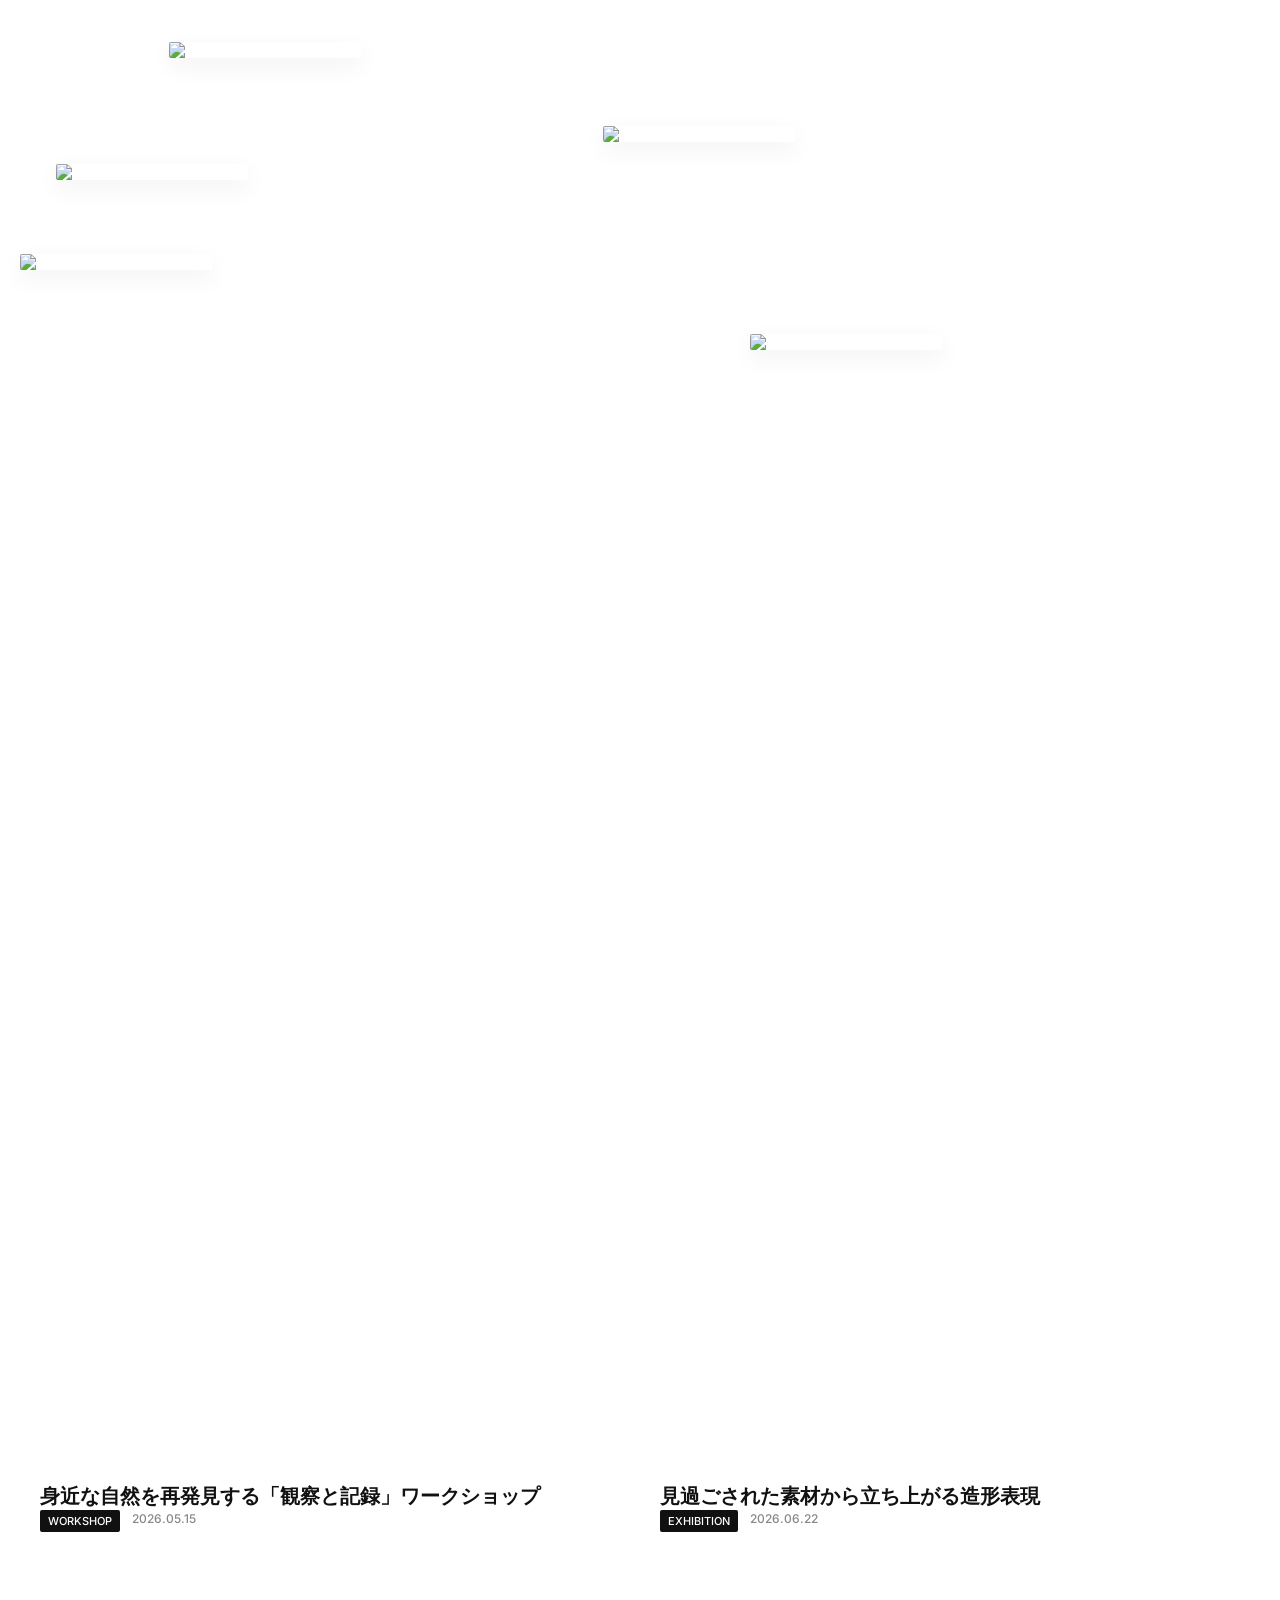
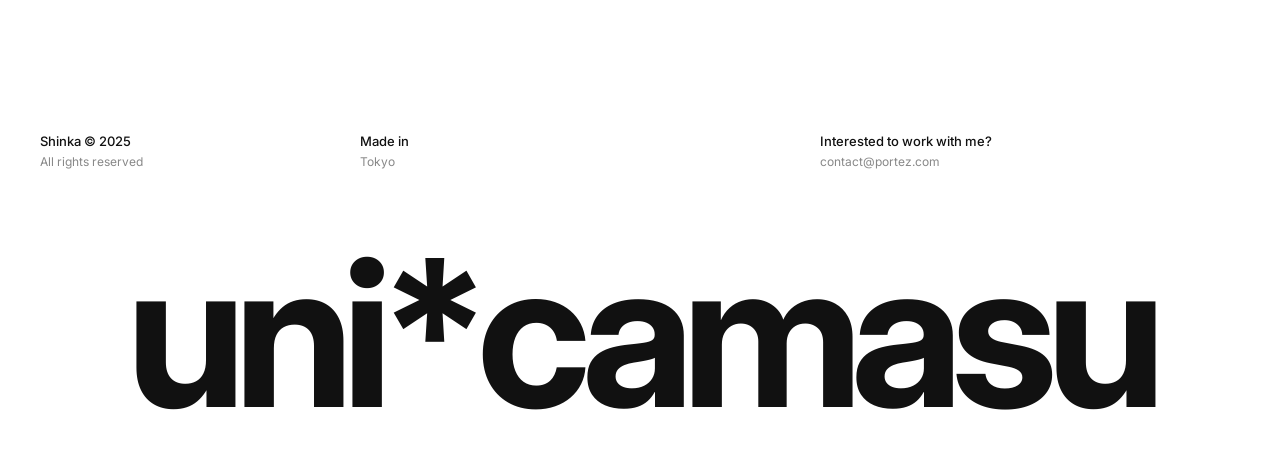
==== index.html @ 6929c98b "Update index to include projects inline" ====
<!DOCTYPE html>
<html lang="ja">
<head>
    <meta charset="UTF-8">
    <meta name="viewport" content="width=device-width, initial-scale=1.0">
    <title>uni*camasu - Portfolio</title>
    <link rel="stylesheet" href="styles/style.css">
    <link rel="preconnect" href="https://fonts.googleapis.com">
    <link rel="preconnect" href="https://fonts.gstatic.com" crossorigin>
    <!-- 非常にクリーンでモダンなタイポグラフィを再現するためのフォント -->
    <link href="https://fonts.googleapis.com/css2?family=Inter:wght@300;400;500;600;700&display=swap" rel="stylesheet">
</head>
<body>
    <!-- Splash Screen -->
    <div id="splash-screen" class="splash-screen">
        <div class="splash-content">
            <div class="splash-image-wrapper">
                <img id="splash-image" src="https://via.placeholder.com/800x500/e0e0e0/555555?text=Loading..." alt="Loading...">
            </div>
        </div>
    </div>

    <div class="site-wrapper">
        <!-- ナビゲーション（4カラム） -->
        <header class="top-nav">
            <div class="nav-col brand"><h2><a href="index.html">Shinka&reg;</a></h2></div>
            <div class="nav-col links">
                <a href="projects.html">Projects</a>
                <a href="about.html">About</a>
                <a href="#contact">Contact</a>
            </div>
            <div class="nav-col socials">
                <a href="#" target="_blank">X (Twitter)</a>
                <a href="#" target="_blank">Instagram</a>
            </div>
            <div class="nav-col location">
                <span>UK, London</span>
                <span>9:57 AM</span>
            </div>
        </header>

        <main>
            <!-- ヒーローセクション（アシンメトリーレイアウト） -->
            <section class="two-col-layout hero-section">
                <div class="col-left"></div>
                <div class="col-right">
                    <p class="hero-text">
                        <strong>Shinka is a London-based digital designer exploring how design and technology shape the way we interact and create.</strong> 
                        <span class="text-muted">His work blends clarity, function, and emotion &mdash; always built on collaboration and curiosity.</span>
                    </p>
                </div>
            </section>

            <!-- プロジェクトセクション（トップページ用） -->
            <section id="projects" class="two-col-layout projects-intro">
                <div class="col-left">
                    <h3 class="section-title">OUR PROJECTS</h3>
                </div>
                <div class="col-right">
                    <p class="intro-text text-muted">
                        いつもそこにあったのに、気づかなかった。<br>
                        自然の中にも、日常の片隅にも、そういうものが溢れている。<br>
                        私たちは、その「見えていなかったもの」に出会いなおす場をつくっている。<br>
                        ワークショップで驚きの感覚を取り戻し、プロジェクトでそれを誰かのために動かしてみる。
                    </p>
                </div>
            </section>

            <!-- イベントリスト（雑誌風レイアウト） -->
            <section class="events-section mb-large">
                <div class="events-grid">
                    <!-- イベント1 -->
                    <a href="event-detail.html" class="event-card">
                        <img src="https://images.unsplash.com/photo-1542601906990-b4d3fb778b09?q=80&w=800&auto=format&fit=crop" alt="Event 1" class="event-image">
                        <div class="event-content">
                            <h4 class="event-title">身近な自然を再発見する「観察と記録」ワークショップ</h4>
                            <div class="event-meta text-muted mt-2">
                                <span class="badge">Workshop</span>
                                <span>2026.05.15</span>
                            </div>
                        </div>
                    </a>

                    <!-- イベント2 -->
                    <a href="event-detail.html" class="event-card">
                        <img src="https://images.unsplash.com/photo-1518173946687-a4c8892bbd9f?q=80&w=800&auto=format&fit=crop" alt="Event 2" class="event-image">
                        <div class="event-content">
                            <h4 class="event-title">見過ごされた素材から立ち上がる造形表現</h4>
                            <div class="event-meta text-muted mt-2">
                                <span class="badge">Exhibition</span>
                                <span>2026.06.22</span>
                            </div>
                        </div>
                    </a>
                </div>
            </section>

        </main>

        <!-- フッター -->
        <footer id="contact" class="site-footer">
            <div class="footer-top">
                <div class="foot-col">
                    <span class="section-title">Shinka &copy; 2025</span><br>
                    <span class="text-muted text-small">All rights reserved</span>
                </div>
                <div class="foot-col">
                    <span class="section-title">Made in</span><br>
                    <span class="text-muted text-small">Tokyo</span>
                </div>
                <div class="foot-col">
                    <span class="section-title">Interested to work with me?</span><br>
                    <a href="mailto:contact@portez.com" class="text-muted text-small">contact@portez.com</a>
                </div>
            </div>
            
            <div class="footer-bottom">
                <h1 class="giant-text">uni*camasu</h1>
            </div>
        </footer>
    </div>
    <script src="scripts/main.js"></script>
</body>
</html>
---- styles/style.css ----
/* 
  Modern Minimalist Typography Grid
  Based on Framer style aesthetic
*/

:root {
    --bg-color: #ffffff;
    --text-color: #111111;
    --text-muted: #888888;
    --border-color: #f0f0f0;
    
    --font-sans: 'Inter', "Helvetica Neue", Helvetica, Arial, sans-serif;
}

* {
    box-sizing: border-box;
    margin: 0;
    padding: 0;
}

body {
    background-color: var(--bg-color);
    color: var(--text-color);
    font-family: var(--font-sans);
    font-weight: 400;
    line-height: 1.5;
    -webkit-font-smoothing: antialiased;
    -moz-osx-font-smoothing: grayscale;
    font-size: 13px; /* 小さくて歯切れの良いベースフォントサイズ */
}

a {
    color: inherit;
    text-decoration: none;
    transition: opacity 0.2s ease;
}

a:hover {
    opacity: 0.6;
}

.text-muted {
    color: var(--text-muted);
}

.text-small {
    font-size: 12px;
}

/* メインコンテナ */
.site-wrapper {
    max-width: 1400px;
    margin: 0 auto;
    padding: 40px;
}

/* 共通の2カラムレイアウト（左：見出し、右：コンテンツ） */
.two-col-layout {
    display: grid;
    grid-template-columns: 2.5fr 7.5fr; /* 黄金比に近いアシンメトリーな分割 */
    gap: 40px;
    margin-bottom: 120px;
}

.section-title {
    font-weight: 500;
    font-size: 13px;
    margin-bottom: 4px;
}

/* --- ヘッダー --- */
.top-nav {
    display: grid;
    grid-template-columns: 2.5fr 2.5fr 2.5fr 2.5fr; 
    align-items: start;
    margin-bottom: 100px;
    padding-bottom: 40px;
    border-bottom: 1px solid var(--border-color);
}

.brand h2 {
    font-size: 26px;
    font-weight: 600;
    letter-spacing: -0.05em;
    line-height: 1;
}

.nav-col.links, .nav-col.socials, .nav-col.location {
    display: flex;
    flex-direction: column;
    gap: 4px;
}

/* --- ヒーローセクション --- */
.hero-text {
    font-size: 28px;
    line-height: 1.3;
    letter-spacing: -0.03em;
}

.hero-text strong {
    font-weight: 500;
    color: var(--text-color);
}

/* --- プロジェクトセクション --- */
.header-right-links {
    display: flex;
    justify-content: space-between;
    margin-bottom: 24px;
    font-weight: 500;
}

.projects-wrapper {
    display: flex;
    flex-direction: column;
    gap: 80px;
}

.project-meta {
    display: flex;
    justify-content: space-between;
    align-items: center;
    margin-bottom: 12px;
}

.project-title {
    font-size: 15px;
    font-weight: 500;
    letter-spacing: -0.01em;
}

.project-badges {
    display: flex;
    gap: 6px;
}

.badge {
    background: #111111;
    color: #ffffff;
    padding: 3px 8px;
    font-size: 11px;
    font-weight: 500;
    border-radius: 2px;
}

.project-image img {
    width: 100%;
    height: auto;
    display: block;
    border-radius: 4px; /* 極めてシャープな角丸 */
    background-color: #f5f5f5;
}

/* --- アバウトセクション --- */
.about-text {
    font-size: 20px;
    line-height: 1.4;
    letter-spacing: -0.02em;
    margin-bottom: 60px;
}

.about-text strong {
    font-weight: 500;
    color: var(--text-color);
}

.about-details {
    display: grid;
    grid-template-columns: 1fr 1fr;
    gap: 40px;
}

.list-title {
    font-size: 13px;
    font-weight: 500;
    margin-bottom: 16px;
}

.clean-list {
    list-style: none;
}

.clean-list li {
    margin-bottom: 6px;
}

/* --- フッターセクション --- */
.site-footer {
    padding-top: 80px;
}

.footer-top {
    display: grid;
    grid-template-columns: 2.5fr 3.75fr 3.75fr;
    gap: 40px;
    margin-bottom: 80px;
}

.giant-text {
    font-size: 16vw; /* 画面幅に合わせて巨大化 */
    font-weight: 700;
    letter-spacing: -0.06em;
    text-align: center;
    line-height: 0.8;
    white-space: nowrap;
    overflow: hidden;
}

/* --- About Page Specific --- */
.portrait-wrapper {
    margin-top: 0px;
    width: 100%;
}

.portrait-wrapper img {
    width: 100%;
    height: auto;
    display: block;
    border-radius: 4px;
}

.experience-list {
    display: flex;
    flex-direction: column;
    margin-bottom: 80px;
}

.experience-item {
    display: flex;
    justify-content: space-between;
    align-items: flex-start;
    padding: 24px 0;
    border-top: 1px solid var(--border-color);
}

.experience-item:last-child {
    border-bottom: 1px solid var(--border-color);
}

.exp-details {
    display: flex;
    flex-direction: column;
    gap: 4px;
}

.exp-company {
    font-size: 14px;
    font-weight: 500;
}

.awards-clients-grid {
    display: grid;
    grid-template-columns: 1fr 1fr;
    gap: 40px;
}

.text-uppercase {
    text-transform: uppercase;
}

.concept-title {
    font-size: 14px;
    font-weight: 600;
    letter-spacing: 0.05em;
    margin-bottom: 24px;
    color: var(--text-color);
}

.primary-ja {
    font-size: 24px;
    line-height: 1.4;
    margin-bottom: 32px;
}

.concept-text {
    font-size: 14px;
    line-height: 1.8;
}

.about-concept {
    margin-bottom: 40px;
}

.numbered-list {
    font-size: 14px;
    line-height: 1.8;
}

.mt-large {
    margin-top: 120px;
}

/* --- Splash Screen --- */
.splash-screen {
    position: fixed;
    top: 0;
    left: 0;
    width: 100%;
    height: 100vh;
    background-color: var(--bg-color);
    z-index: 9999;
    /* Remove center alignment for random scattered layout */
    /* display: flex; justify-content: center; align-items: center; */
    /* ゆったりと時間をかけて（1.8秒）フェードアウトする設定 */
    transition: opacity 1.8s ease-in-out, visibility 1.8s ease-in-out;
    overflow: hidden; /* Prevent randomly placed images from creating scrollbars */
}

.splash-screen.hidden {
    opacity: 0;
    pointer-events: none;
    visibility: hidden;
}

/* Remove old splash-content/wrapper as we will dynamically inject */

.random-floating-image {
    position: absolute;
    /* Responsive size adjusting */
    width: clamp(100px, 15vw, 300px);
    height: auto;
    object-fit: cover;
    opacity: 0; /* starts transparent */
    transition: opacity 0.6s ease-out; /* fade-in effect */
    border-radius: 2px;
    box-shadow: 0 8px 24px rgba(0,0,0,0.06);
}

/* --- Projects & Events Specific --- */
.projects-intro {
    margin-bottom: 120px;
}
.intro-text {
    font-size: 18px;
    line-height: 2;
    letter-spacing: 0.02em;
}

.events-grid {
    display: grid;
    grid-template-columns: 1fr 1fr;
    gap: 40px;
}

.event-card {
    display: flex;
    flex-direction: column;
    gap: 16px;
}

.event-image {
    width: 100%;
    aspect-ratio: 4/5;
    object-fit: cover;
    border-radius: 4px;
}

.event-title {
    font-size: 20px;
    font-weight: 600;
    line-height: 1.4;
}

.event-meta {
    display: flex;
    gap: 12px;
    font-size: 12px;
    font-weight: 500;
    text-transform: uppercase;
}

.mb-large {
    margin-bottom: 120px;
}

/* --- スマートフォン対応 --- */
@media (max-width: 900px) {
    .events-grid {
        grid-template-columns: 1fr;
        gap: 60px;
    }
    .splash-image-wrapper { width: 85vw; height: 60vw; }
    .site-wrapper {
        padding: 20px;
    }

    .top-nav {
        grid-template-columns: 1fr 1fr;
        gap: 20px;
        margin-bottom: 60px;
    }
    
    .two-col-layout {
        grid-template-columns: 1fr;
        gap: 20px;
        margin-bottom: 80px;
    }
    
    .hero-text {
        font-size: 22px;
    }

    .about-text {
        font-size: 18px;
    }
    
    .footer-top {
        grid-template-columns: 1fr;
        gap: 30px;
    }
}

@media (max-width: 900px) {
    .awards-clients-grid {
        grid-template-columns: 1fr;
        gap: 30px;
    }
}
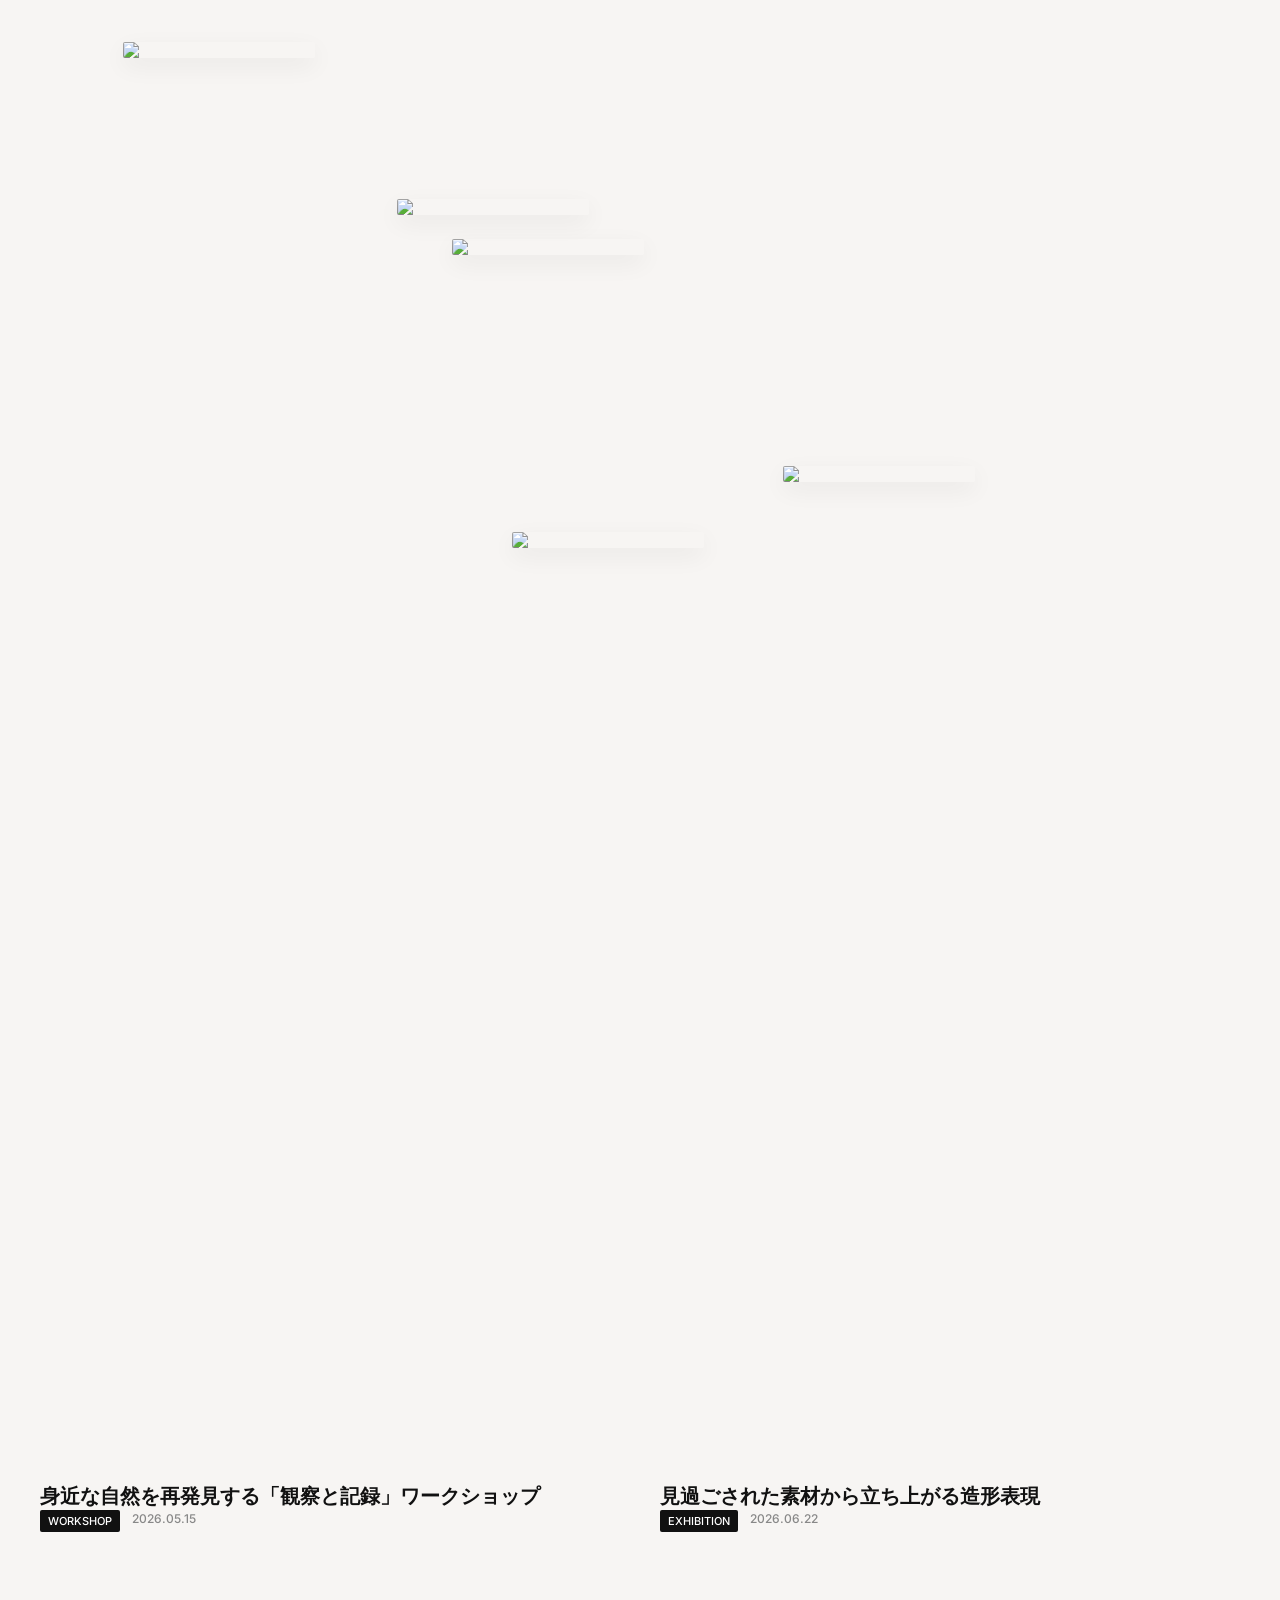
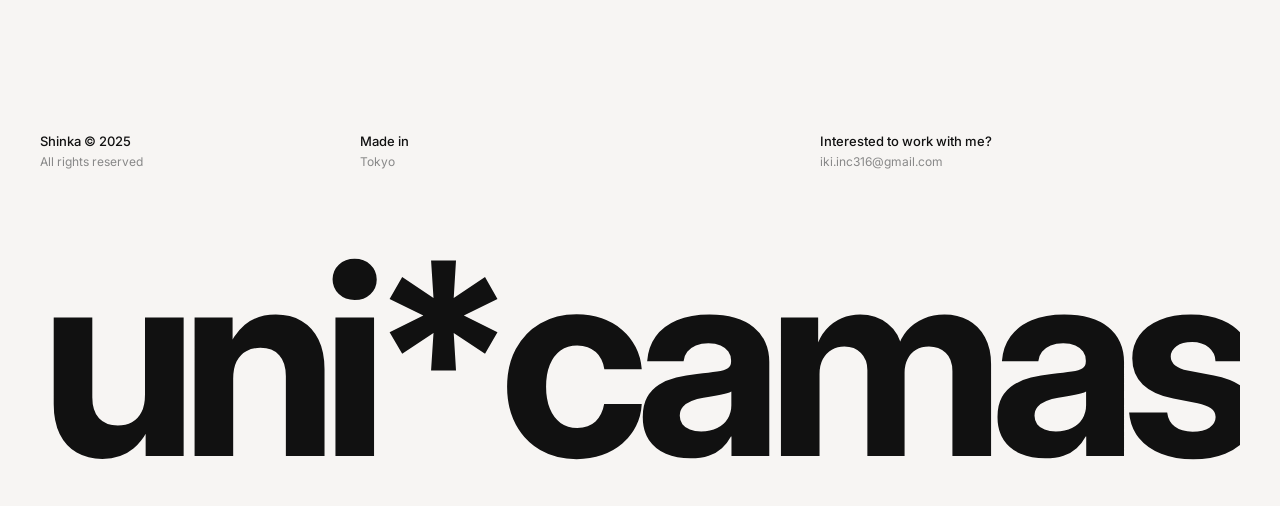
==== commit dd8a618a: "Update fonts, bg color, email, and time" ====
--- a/index.html
+++ b/index.html
@@ -30,12 +30,11 @@
                 <a href="#contact">Contact</a>
             </div>
             <div class="nav-col socials">
-                <a href="#" target="_blank">X (Twitter)</a>
-                <a href="#" target="_blank">Instagram</a>
+                <a href="https://www.instagram.com/uni.camasu/" target="_blank">Instagram</a>
             </div>
             <div class="nav-col location">
-                <span>UK, London</span>
-                <span>9:57 AM</span>
+                <span>JP, Tokyo</span>
+                <span id="current-time">9:57 AM</span>
             </div>
         </header>
 
@@ -110,7 +109,7 @@
                 </div>
                 <div class="foot-col">
                     <span class="section-title">Interested to work with me?</span><br>
-                    <a href="mailto:contact@portez.com" class="text-muted text-small">contact@portez.com</a>
+                    <a href="mailto:iki.inc316@gmail.com" class="text-muted text-small">iki.inc316@gmail.com</a>
                 </div>
             </div>
             
--- a/styles/style.css
+++ b/styles/style.css
@@ -4,7 +4,7 @@
 */
 
 :root {
-    --bg-color: #ffffff;
+    --bg-color: #f7f5f3;
     --text-color: #111111;
     --text-muted: #888888;
     --border-color: #f0f0f0;
@@ -198,7 +198,7 @@
 }
 
 .giant-text {
-    font-size: 16vw; /* 画面幅に合わせて巨大化 */
+    font-size: 21vw; /* 画面幅に合わせて巨大化 */
     font-weight: 700;
     letter-spacing: -0.06em;
     text-align: center;
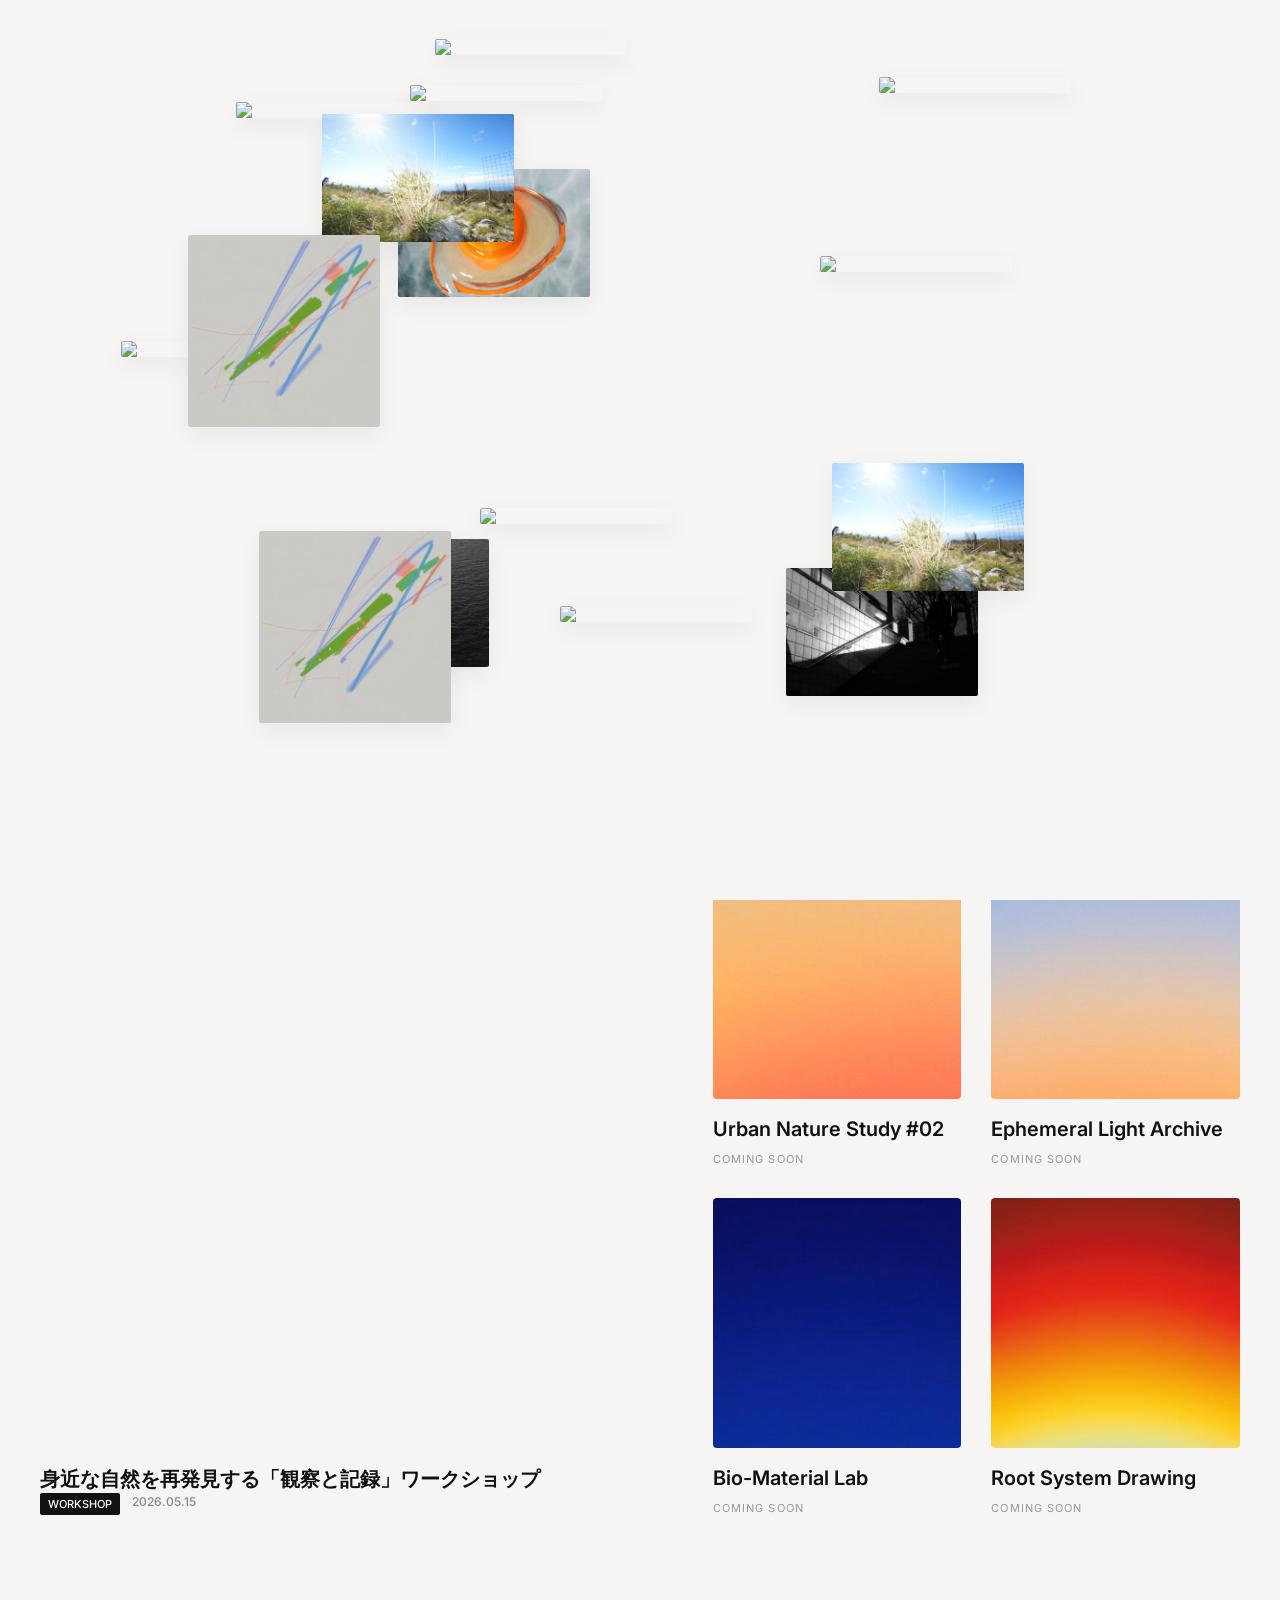
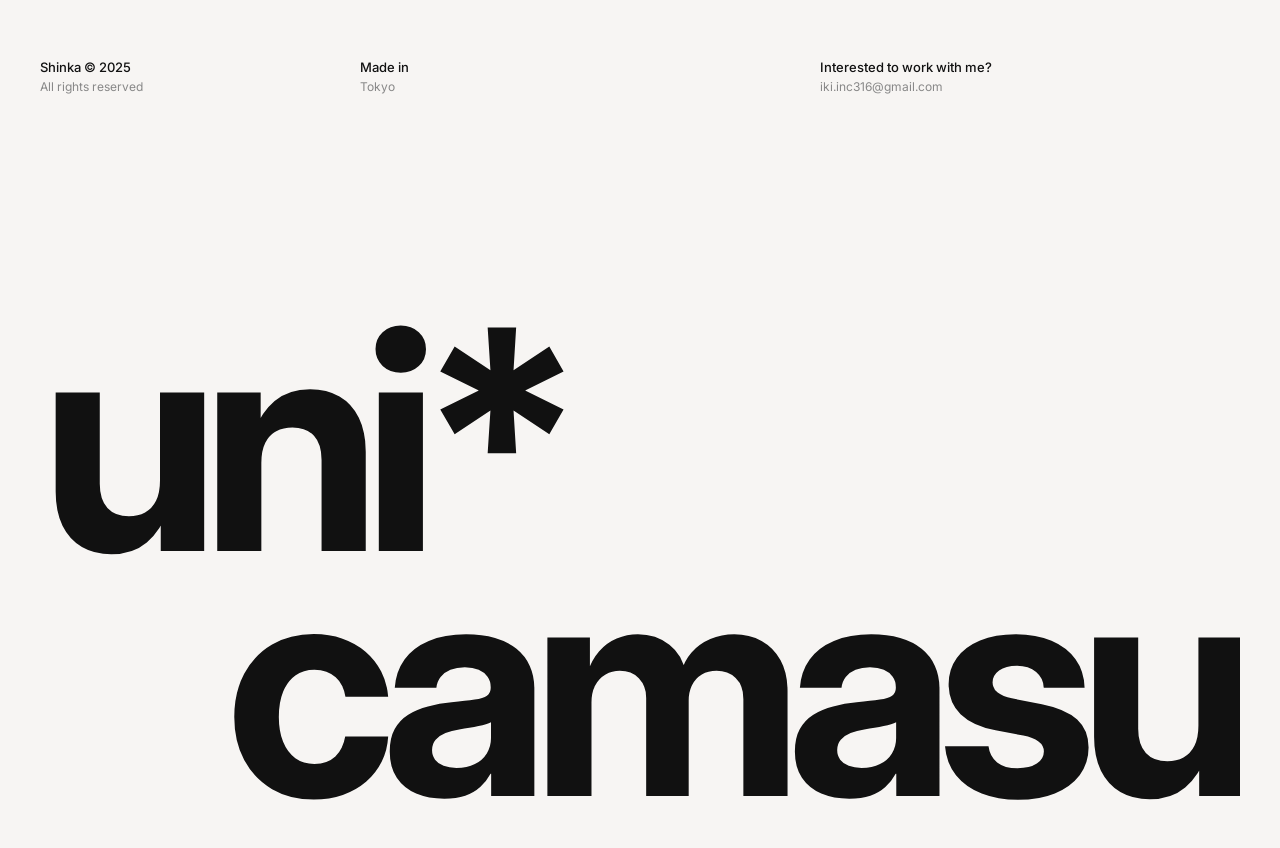
==== commit 28a95dd8: "Update portfolio: featured grid, magazine-style projects, logo adjustment, and new workshop button" ====
--- a/index.html
+++ b/index.html
@@ -11,6 +11,13 @@
     <link href="https://fonts.googleapis.com/css2?family=Inter:wght@300;400;500;600;700&display=swap" rel="stylesheet">
 </head>
 <body>
+    <div class="fixed-logo-container">
+        <div class="back-to-top">
+            <a href="#" onclick="window.scrollTo({top: 0, behavior: 'smooth'}); return false;">
+                <img src="images/logo.png" alt="Back to Top" class="header-logo">
+            </a>
+        </div>
+    </div>
     <!-- Splash Screen -->
     <div id="splash-screen" class="splash-screen">
         <div class="splash-content">
@@ -44,8 +51,8 @@
                 <div class="col-left"></div>
                 <div class="col-right">
                     <p class="hero-text">
-                        <strong>Shinka is a London-based digital designer exploring how design and technology shape the way we interact and create.</strong> 
-                        <span class="text-muted">His work blends clarity, function, and emotion &mdash; always built on collaboration and curiosity.</span>
+                        <strong>Shinka is a Tokyo-based design collective that explores the connection between design and nature.</strong> 
+                        <span class="text-muted">We are committed to exploring what design can do to help create a nature-positive future.</span>
                     </p>
                 </div>
             </section>
@@ -57,40 +64,68 @@
                 </div>
                 <div class="col-right">
                     <p class="intro-text text-muted">
-                        いつもそこにあったのに、気づかなかった。<br>
-                        自然の中にも、日常の片隅にも、そういうものが溢れている。<br>
-                        私たちは、その「見えていなかったもの」に出会いなおす場をつくっている。<br>
-                        ワークショップで驚きの感覚を取り戻し、プロジェクトでそれを誰かのために動かしてみる。
+                        あるところから、探す<br><br>
+                        あたりまえに通り過ぎていたもの<br>
+                        手が動くことの不思議さ、何かを見ることができる喜び、それらを感じること<br>
+                        私たちは、見えていなかったものと出会いなおす場を作っていきます<br>
+                        ワークショップを通じて、発見と驚きを取り戻し、<br>
+                        プロジェクトを通して作る力を誰かのために使ってみる
                     </p>
                 </div>
             </section>
 
-            <!-- イベントリスト（雑誌風レイアウト） -->
-            <section class="events-section mb-large">
-                <div class="events-grid">
-                    <!-- イベント1 -->
-                    <a href="event-detail.html" class="event-card">
-                        <img src="https://images.unsplash.com/photo-1542601906990-b4d3fb778b09?q=80&w=800&auto=format&fit=crop" alt="Event 1" class="event-image">
-                        <div class="event-content">
-                            <h4 class="event-title">身近な自然を再発見する「観察と記録」ワークショップ</h4>
-                            <div class="event-meta text-muted mt-2">
-                                <span class="badge">Workshop</span>
-                                <span>2026.05.15</span>
+            <!-- プロジェクトセクション（トップページ用） -->
+            <section id="projects" class="events-section">
+                <div class="projects-grid-featured">
+                    <!-- Featured Left (Large) -->
+                    <div class="featured-left">
+                        <a href="event-detail.html" class="event-card">
+                            <img src="images/photo1.JPG" alt="Featured Project" class="event-image">
+                            <div class="event-content">
+                                <h4 class="event-title">身近な自然を再発見する「観察と記録」ワークショップ</h4>
+                                <div class="event-meta text-muted mt-2">
+                                    <span class="badge">Workshop</span>
+                                    <span>2026.05.15</span>
+                                </div>
+                            </div>
+                        </a>
+                    </div>
+                    
+                    <!-- Grid Right (4 small boxes) -->
+                    <div class="grid-right">
+                        <!-- Box 1 -->
+                        <div class="event-card">
+                            <img src="images/スクリーンショット 2026-04-07 19.53.37.png" alt="Coming Soon" class="event-image">
+                            <div class="event-content">
+                                <h4 class="event-title">Urban Nature Study #02</h4>
+                                <span class="coming-soon-label">Coming Soon</span>
                             </div>
                         </div>
-                    </a>
-
-                    <!-- イベント2 -->
-                    <a href="event-detail.html" class="event-card">
-                        <img src="https://images.unsplash.com/photo-1518173946687-a4c8892bbd9f?q=80&w=800&auto=format&fit=crop" alt="Event 2" class="event-image">
-                        <div class="event-content">
-                            <h4 class="event-title">見過ごされた素材から立ち上がる造形表現</h4>
-                            <div class="event-meta text-muted mt-2">
-                                <span class="badge">Exhibition</span>
-                                <span>2026.06.22</span>
+                        <!-- Box 2 -->
+                        <div class="event-card">
+                            <img src="images/スクリーンショット 2026-04-07 19.53.47.png" alt="Coming Soon" class="event-image">
+                            <div class="event-content">
+                                <h4 class="event-title">Ephemeral Light Archive</h4>
+                                <span class="coming-soon-label">Coming Soon</span>
                             </div>
                         </div>
-                    </a>
+                        <!-- Box 3 -->
+                        <div class="event-card">
+                            <img src="images/スクリーンショット 2026-04-07 19.53.55.png" alt="Coming Soon" class="event-image">
+                            <div class="event-content">
+                                <h4 class="event-title">Bio-Material Lab</h4>
+                                <span class="coming-soon-label">Coming Soon</span>
+                            </div>
+                        </div>
+                        <!-- Box 4 -->
+                        <div class="event-card">
+                            <img src="images/スクリーンショット 2026-04-07 19.54.11.png" alt="Coming Soon" class="event-image">
+                            <div class="event-content">
+                                <h4 class="event-title">Root System Drawing</h4>
+                                <span class="coming-soon-label">Coming Soon</span>
+                            </div>
+                        </div>
+                    </div>
                 </div>
             </section>
 
@@ -114,7 +149,10 @@
             </div>
             
             <div class="footer-bottom">
-                <h1 class="giant-text">uni*camasu</h1>
+                <h1 class="giant-text">
+                    <span class="align-left">uni*</span>
+                    <span class="align-right">camasu</span>
+                </h1>
             </div>
         </footer>
     </div>
--- a/styles/style.css
+++ b/styles/style.css
@@ -85,13 +85,132 @@
     line-height: 1;
 }
 
-.nav-col.links, .nav-col.socials, .nav-col.location {
+.nav-col.links, .nav-col.socials {
     display: flex;
     flex-direction: column;
     gap: 4px;
 }
 
-/* --- ヒーローセクション --- */
+.header-logo {
+    height: 27px; /* 気持ち小さめ */
+    width: auto;
+    object-fit: contain;
+}
+
+.fixed-logo-container {
+    position: fixed;
+    top: 38px; /* 2px up */
+    left: 0;
+    width: 100%;
+    pointer-events: none;
+    z-index: 1000;
+}
+
+.fixed-logo-container .back-to-top {
+    max-width: 1400px;
+    margin: 0 auto;
+    padding: 8px 40px 0; /* align vertically with text */
+    display: flex;
+    justify-content: flex-end;
+}
+
+.fixed-logo-container .back-to-top a {
+    pointer-events: auto;
+}
+
+/* --- Pill Button --- */
+.pill-button {
+    display: inline-block;
+    background-color: #000;
+    color: #fff;
+    padding: 12px 48px;
+    border-radius: 50px;
+    font-size: 15px;
+    font-weight: 500;
+    text-decoration: none;
+    transition: transform 0.2s ease, opacity 0.2s ease;
+    letter-spacing: 0.05em;
+}
+
+.pill-button:hover {
+    opacity: 0.8;
+    transform: translateY(-1px);
+}
+
+.btn-outline {
+    display: inline-block;
+    border: 1px solid #111;
+    border-radius: 50px;
+    padding: 12px 32px;
+    text-transform: uppercase;
+    font-size: 12px;
+    font-weight: 700;
+    text-decoration: none;
+    color: #111;
+    transition: all 0.2s ease;
+}
+
+.btn-outline:hover {
+    background-color: #111;
+    color: #fff;
+}
+
+/* --- Featured Projects Grid --- */
+.projects-grid-featured {
+    display: grid;
+    grid-template-columns: 1.2fr 1fr;
+    gap: 40px;
+    margin-bottom: 60px;
+}
+
+.featured-left .event-card {
+    height: 100%;
+    display: flex;
+    flex-direction: column;
+}
+
+.featured-left .event-image {
+    height: 600px;
+    width: 100%;
+    object-fit: cover;
+}
+
+.grid-right {
+    display: grid;
+    grid-template-columns: 1fr 1fr;
+    grid-template-rows: auto auto;
+    gap: 30px;
+}
+
+.grid-right .event-image {
+    height: 250px;
+    width: 100%;
+    object-fit: cover;
+}
+
+.coming-soon-label {
+    display: inline-block;
+    font-size: 11px;
+    text-transform: uppercase;
+    letter-spacing: 0.1em;
+    color: #999;
+    margin-top: 8px;
+}
+
+@media (max-width: 1024px) {
+    .projects-grid-featured {
+        grid-template-columns: 1fr;
+    }
+    .featured-left .event-image {
+        height: 450px;
+    }
+}
+
+@media (max-width: 600px) {
+    .grid-right {
+        grid-template-columns: 1fr;
+    }
+}
 .hero-text {
     font-size: 28px;
     line-height: 1.3;
@@ -185,7 +304,93 @@
     margin-bottom: 6px;
 }
 
-/* --- フッターセクション --- */
+/* --- Article List (Beyond Style) --- */
+.article-section-header {
+    display: flex;
+    justify-content: center;
+    align-items: center;
+    border-top: 1.5px solid #111;
+    margin: 40px 0 60px;
+}
+
+.article-section-header .section-label {
+    background: #fff;
+    padding: 0 24px;
+    margin-top: -12px;
+    font-size: 15px;
+    font-weight: 700;
+    text-transform: uppercase;
+    letter-spacing: 0.15em;
+}
+
+.article-grid {
+    display: grid;
+    grid-template-columns: 1fr 1fr;
+    gap: 80px 40px;
+    margin-bottom: 100px;
+}
+
+.article-card {
+    display: flex;
+    gap: 20px;
+    text-decoration: none;
+    color: inherit;
+    align-items: flex-start;
+}
+
+.article-thumbnail {
+    flex-shrink: 0;
+    width: 140px;
+    height: 180px;
+    background: #f0f0f0;
+}
+
+.article-thumbnail img {
+    width: 100%;
+    height: 100%;
+    object-fit: cover;
+}
+
+.article-content {
+    display: flex;
+    flex-direction: column;
+    height: 180px;
+    flex-grow: 1;
+}
+
+.article-title {
+    font-size: 16px;
+    font-weight: 600;
+    line-height: 1.5;
+    margin-bottom: 12px;
+    letter-spacing: -0.01em;
+}
+
+.article-tag {
+    display: inline-block;
+    padding: 3px 14px;
+    border: 1px solid #111;
+    border-radius: 20px;
+    font-size: 10.5px;
+    font-weight: 500;
+    width: fit-content;
+    text-transform: uppercase;
+}
+
+.article-date {
+    font-size: 10px;
+    color: #999;
+    text-align: right;
+    margin-top: auto;
+}
+
+@media (max-width: 900px) {
+    .article-grid {
+        grid-template-columns: 1fr;
+        gap: 60px;
+    }
+}
+
 .site-footer {
     padding-top: 80px;
 }
@@ -194,17 +399,25 @@
     display: grid;
     grid-template-columns: 2.5fr 3.75fr 3.75fr;
     gap: 40px;
-    margin-bottom: 80px;
+    margin-bottom: 220px;
 }
 
 .giant-text {
-    font-size: 21vw; /* 画面幅に合わせて巨大化 */
+    font-size: 24vw; /* 改行を入れて、見切れないギリギリの最大サイズに調整 */
     font-weight: 700;
     letter-spacing: -0.06em;
-    text-align: center;
     line-height: 0.8;
-    white-space: nowrap;
     overflow: hidden;
+    display: flex;
+    flex-direction: column;
+}
+
+.align-left {
+    align-self: flex-start;
+}
+
+.align-right {
+    align-self: flex-end;
 }
 
 /* --- About Page Specific --- */
@@ -274,7 +487,7 @@
 }
 
 .concept-text {
-    font-size: 14px;
+    font-size: 16px;
     line-height: 1.8;
 }
 
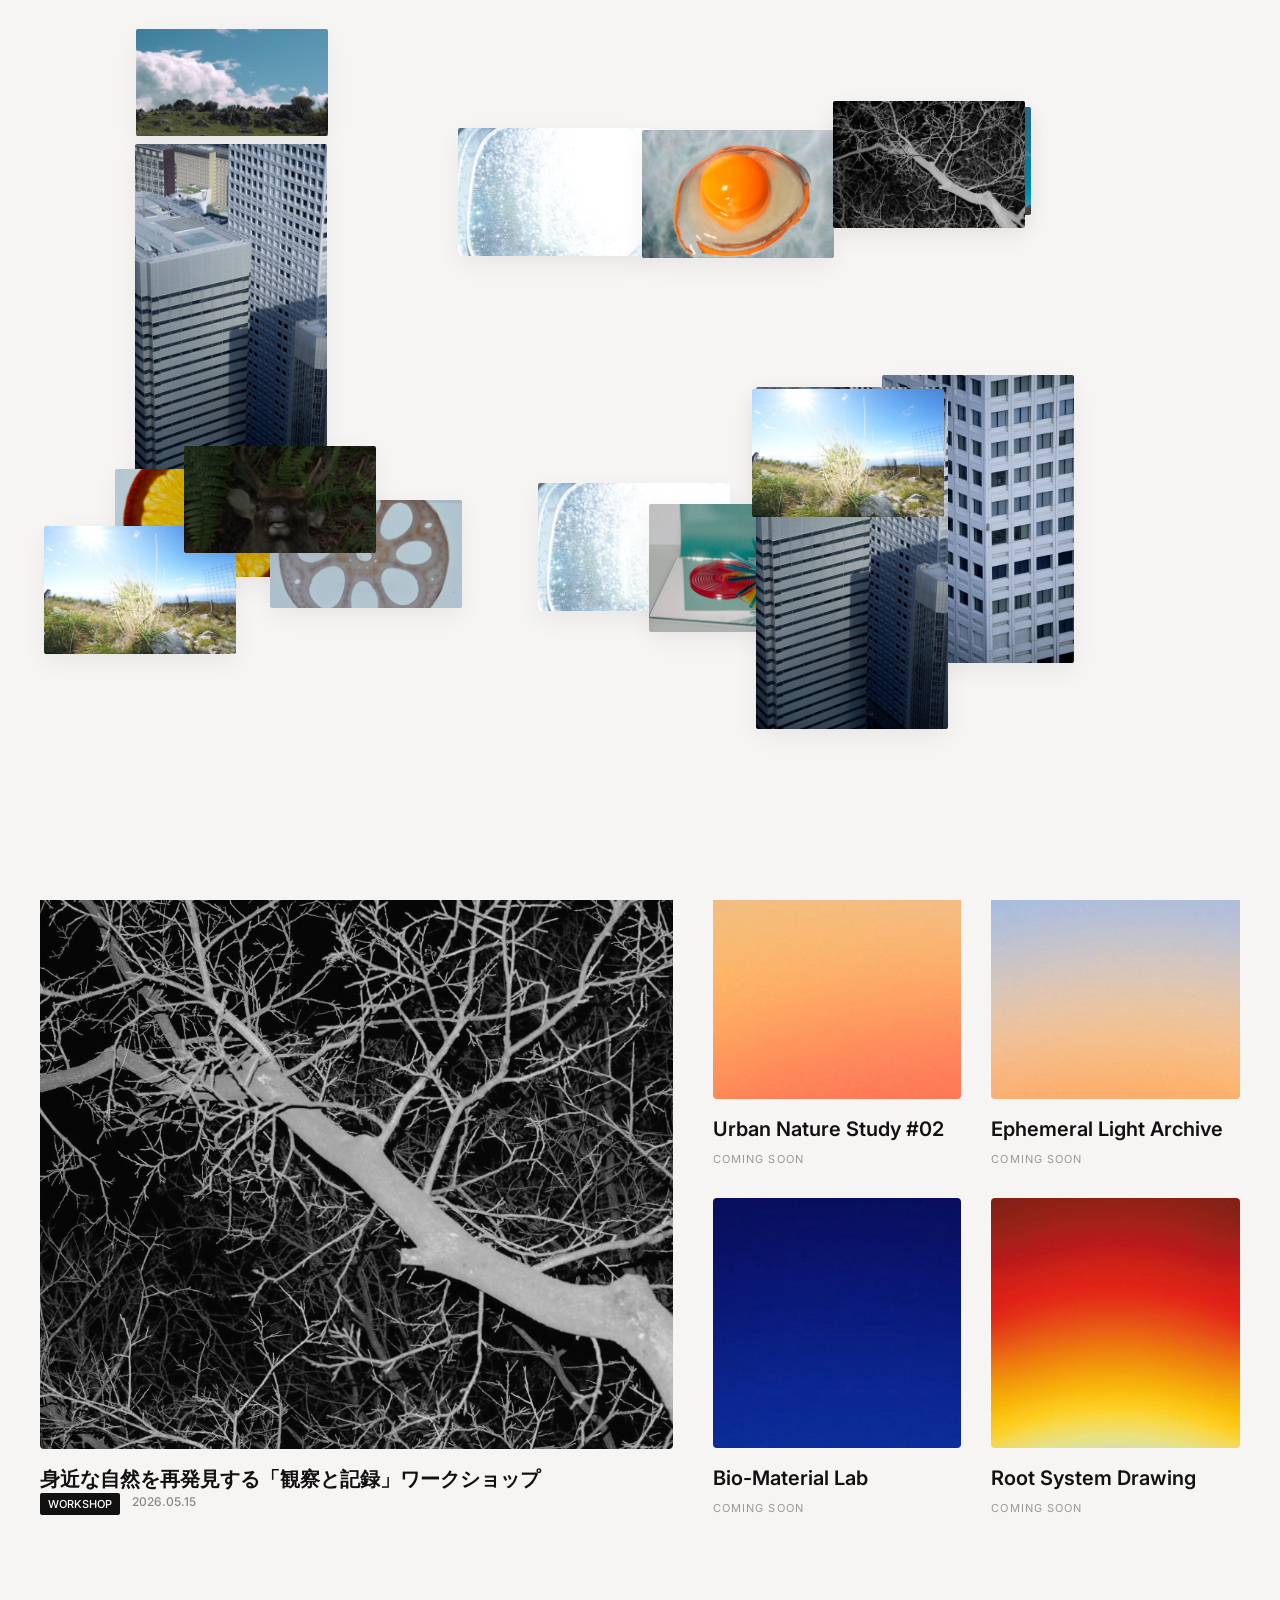
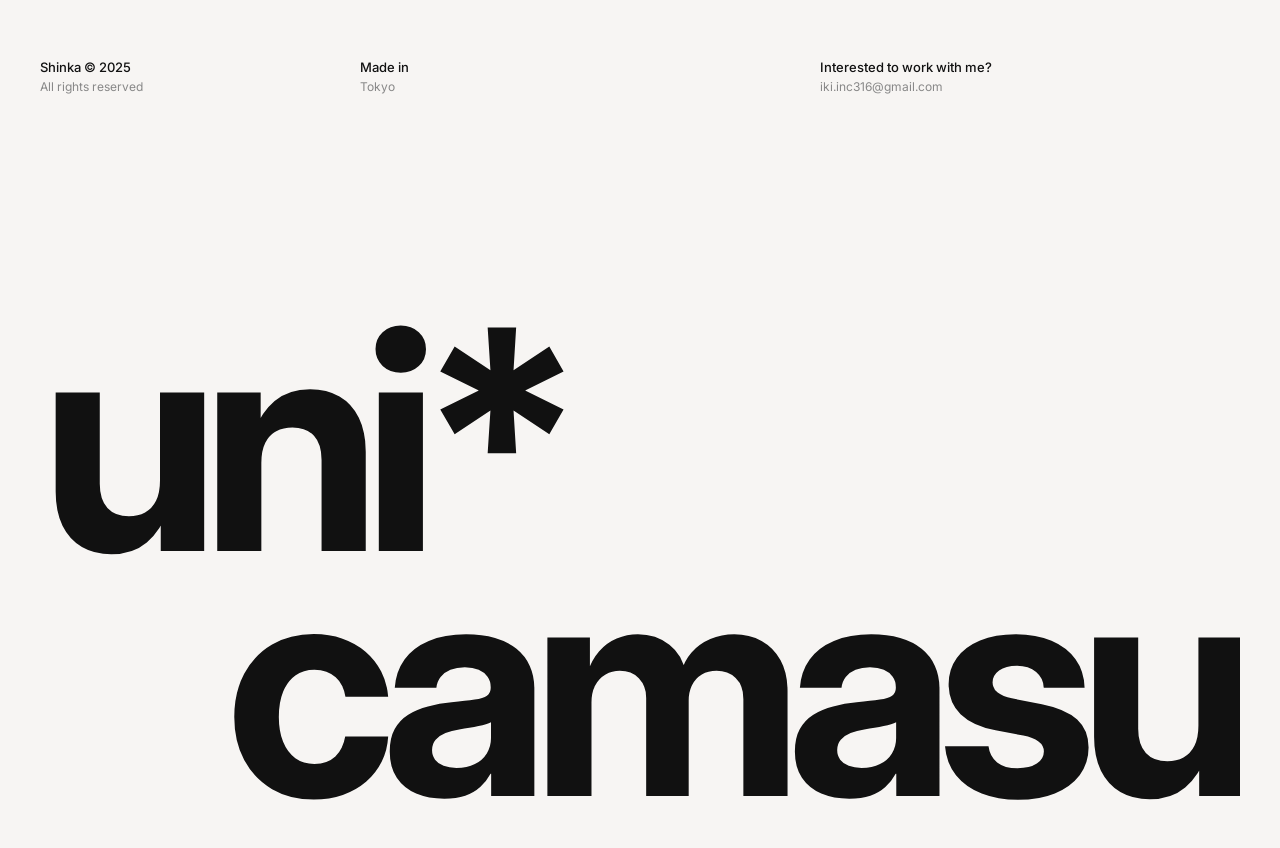
==== commit 6caf80be: "Fix: Rename photo1 and photo2 to lowercase .jpg to fix missing images in about.html" ====
--- a/index.html
+++ b/index.html
@@ -80,7 +80,7 @@
                     <!-- Featured Left (Large) -->
                     <div class="featured-left">
                         <a href="event-detail.html" class="event-card">
-                            <img src="images/photo1.JPG" alt="Featured Project" class="event-image">
+                            <img src="images/photo1.jpg" alt="Featured Project" class="event-image">
                             <div class="event-content">
                                 <h4 class="event-title">身近な自然を再発見する「観察と記録」ワークショップ</h4>
                                 <div class="event-meta text-muted mt-2">
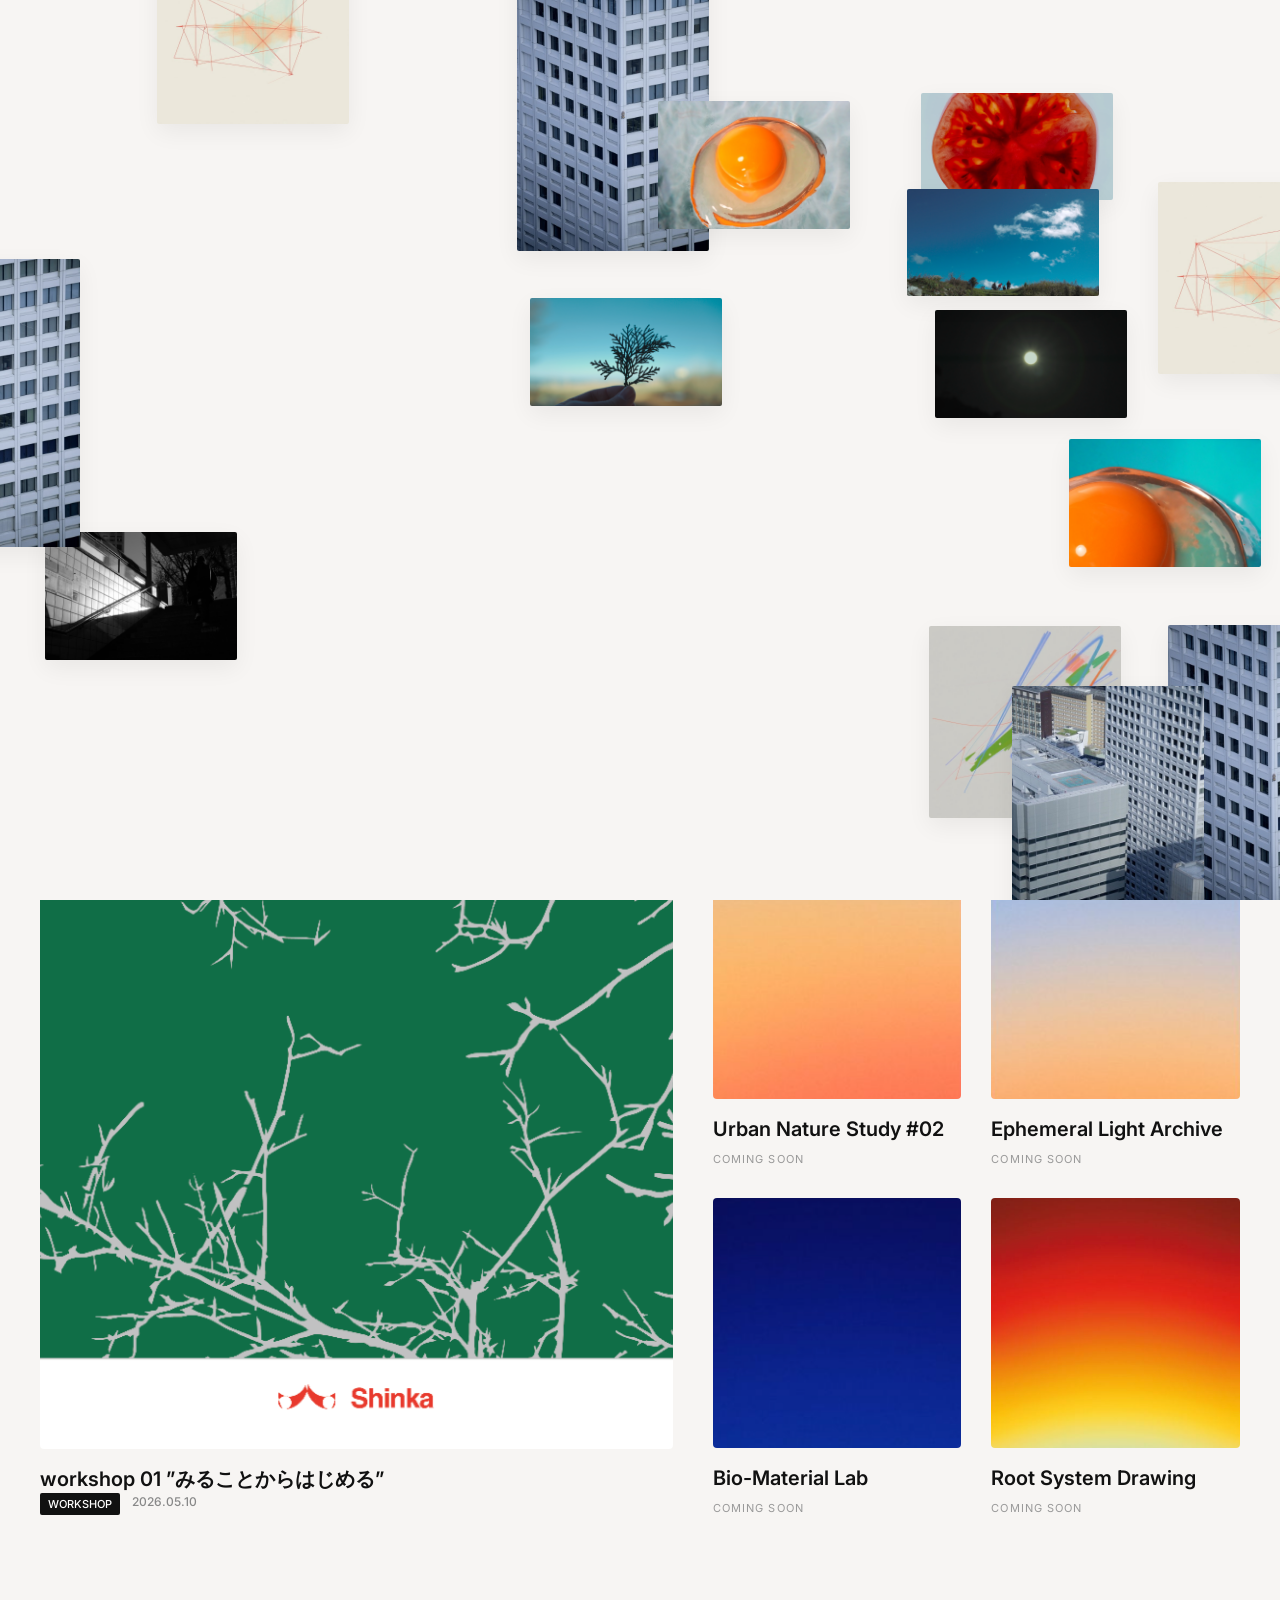
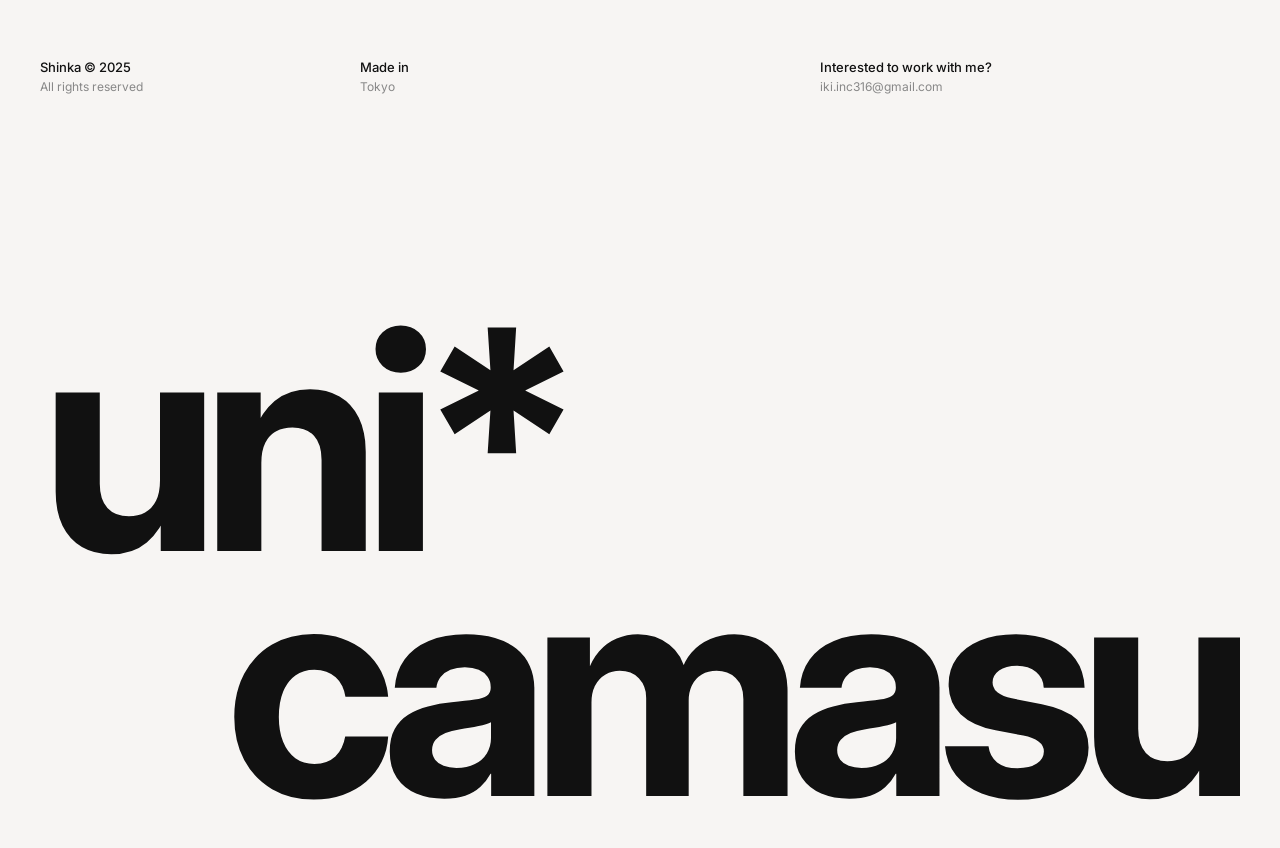
==== commit e98295f9: "Content Update: Finalize workshop 01 details and refine typography on event page" ====
--- a/index.html
+++ b/index.html
@@ -80,12 +80,12 @@
                     <!-- Featured Left (Large) -->
                     <div class="featured-left">
                         <a href="event-detail.html" class="event-card">
-                            <img src="images/photo1.jpg" alt="Featured Project" class="event-image">
+                            <img src="images/event_01.png" alt="Featured Project" class="event-image">
                             <div class="event-content">
-                                <h4 class="event-title">身近な自然を再発見する「観察と記録」ワークショップ</h4>
+                                <h4 class="event-title">workshop 01 ”みることからはじめる”</h4>
                                 <div class="event-meta text-muted mt-2">
                                     <span class="badge">Workshop</span>
-                                    <span>2026.05.15</span>
+                                    <span>2026.05.10</span>
                                 </div>
                             </div>
                         </a>
--- a/styles/style.css
+++ b/styles/style.css
@@ -99,7 +99,7 @@
 
 .fixed-logo-container {
     position: fixed;
-    top: 38px; /* 2px up */
+    top: 36px; /* 2px further up */
     left: 0;
     width: 100%;
     pointer-events: none;
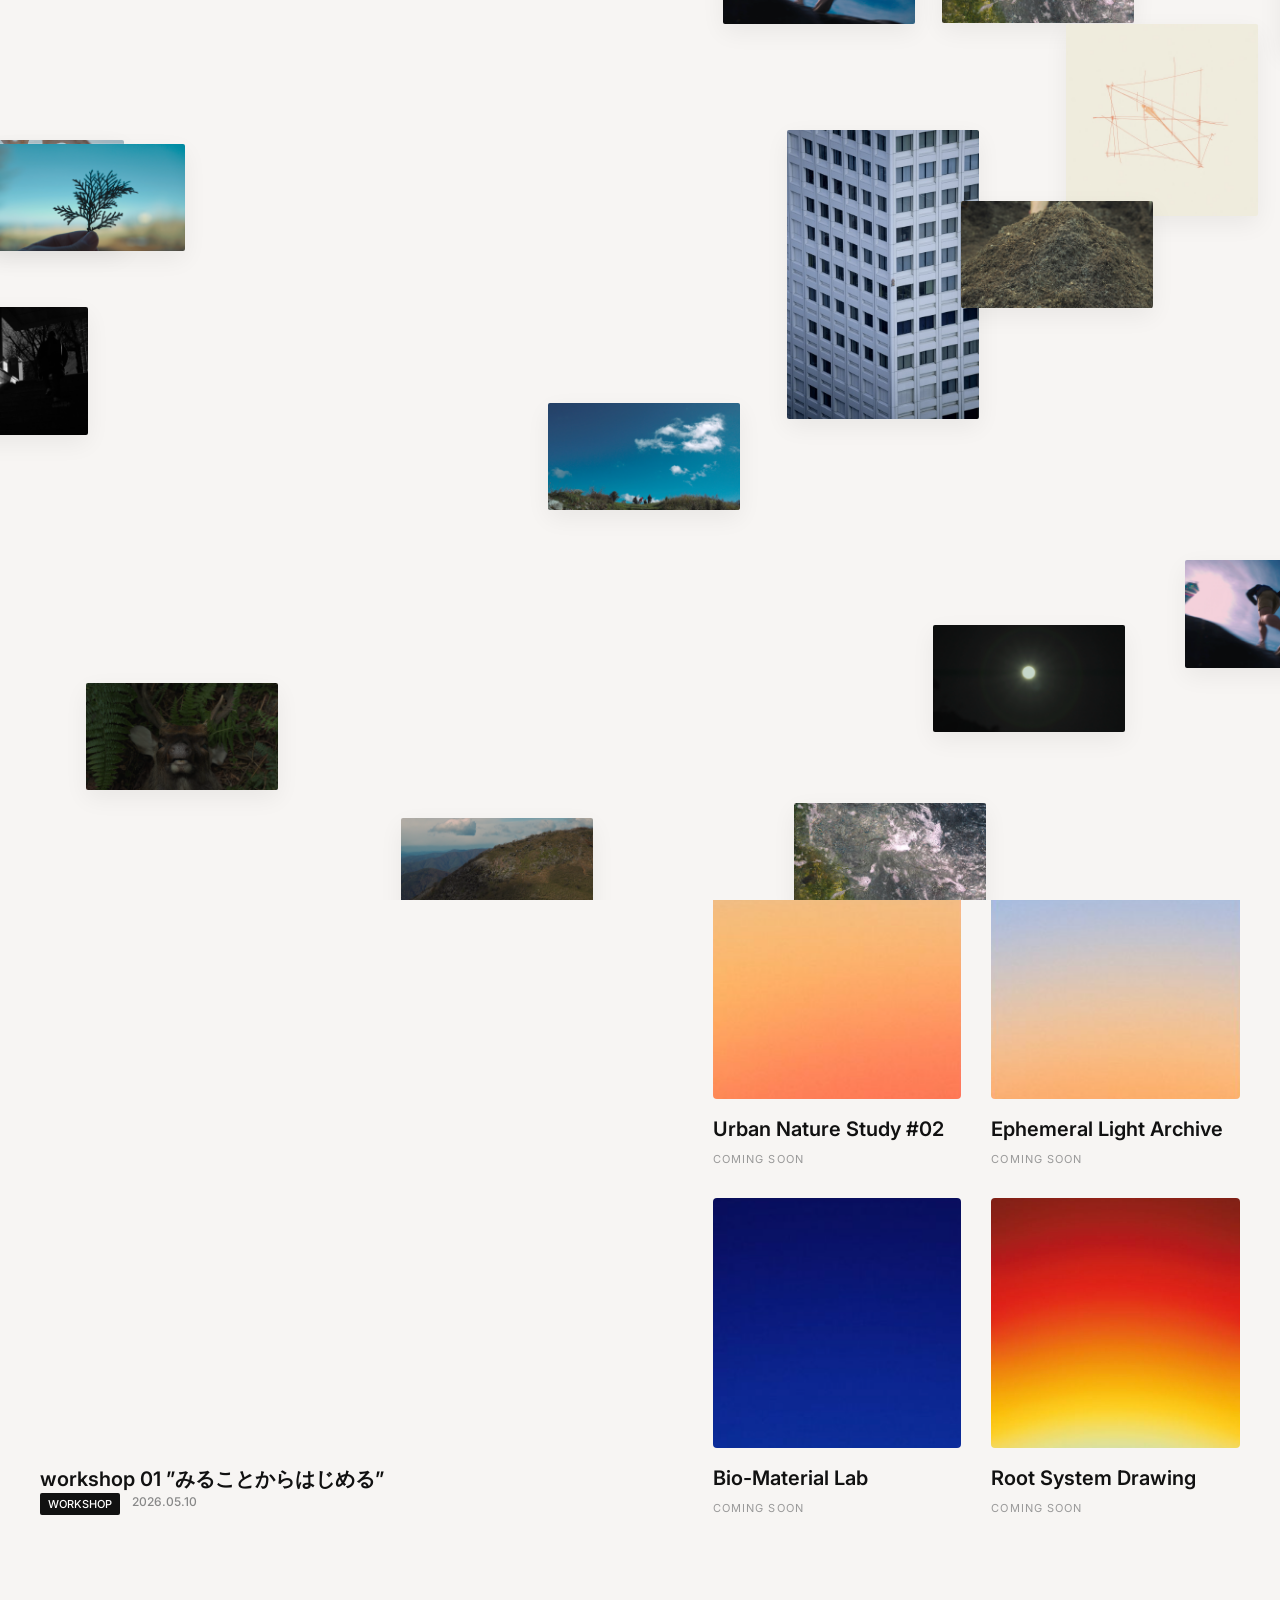
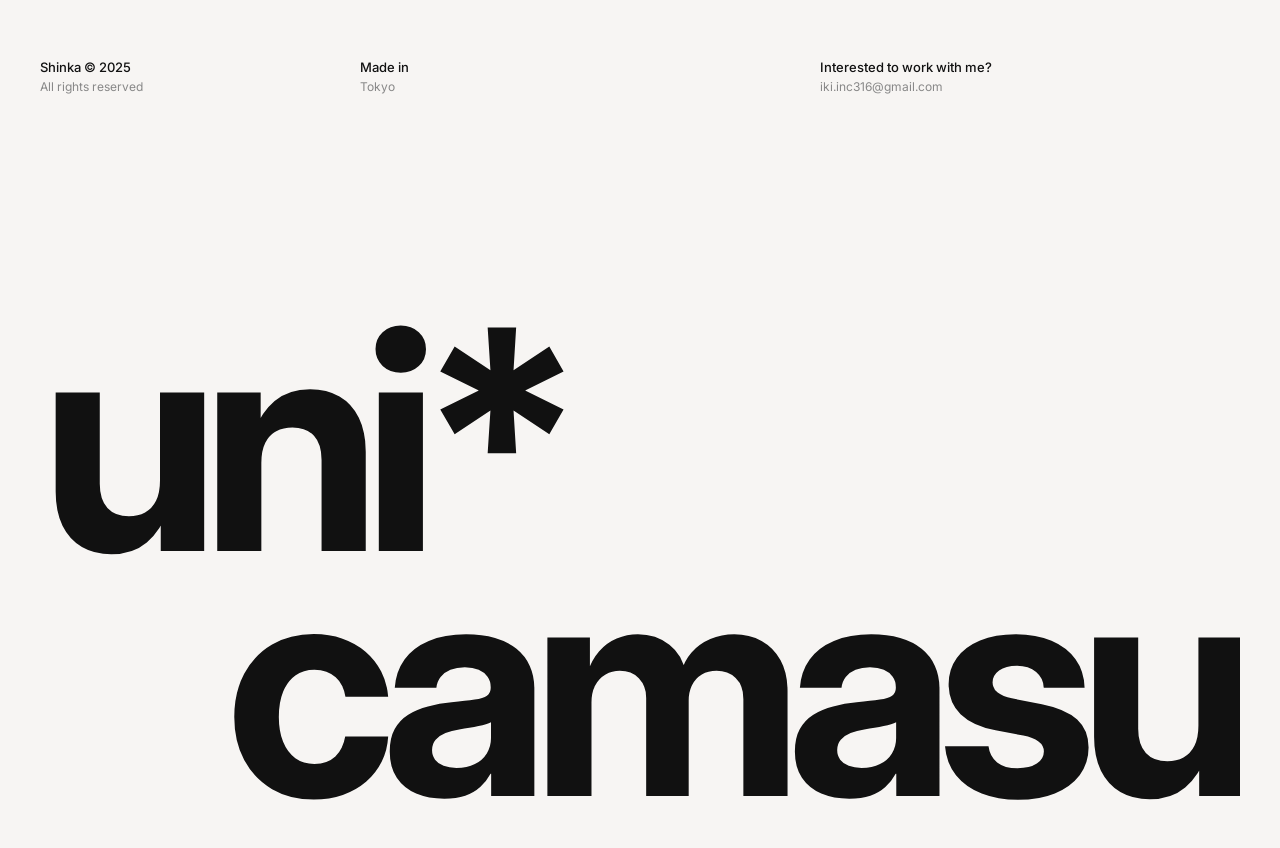
==== commit 72a8163a: "Update workshop 01 image to 改shinka poster-25.png" ====
--- a/index.html
+++ b/index.html
@@ -80,7 +80,7 @@
                     <!-- Featured Left (Large) -->
                     <div class="featured-left">
                         <a href="event-detail.html" class="event-card">
-                            <img src="images/event_01.png" alt="Featured Project" class="event-image">
+                            <img src="images/改shinka poster-25.png" alt="Featured Project" class="event-image">
                             <div class="event-content">
                                 <h4 class="event-title">workshop 01 ”みることからはじめる”</h4>
                                 <div class="event-meta text-muted mt-2">
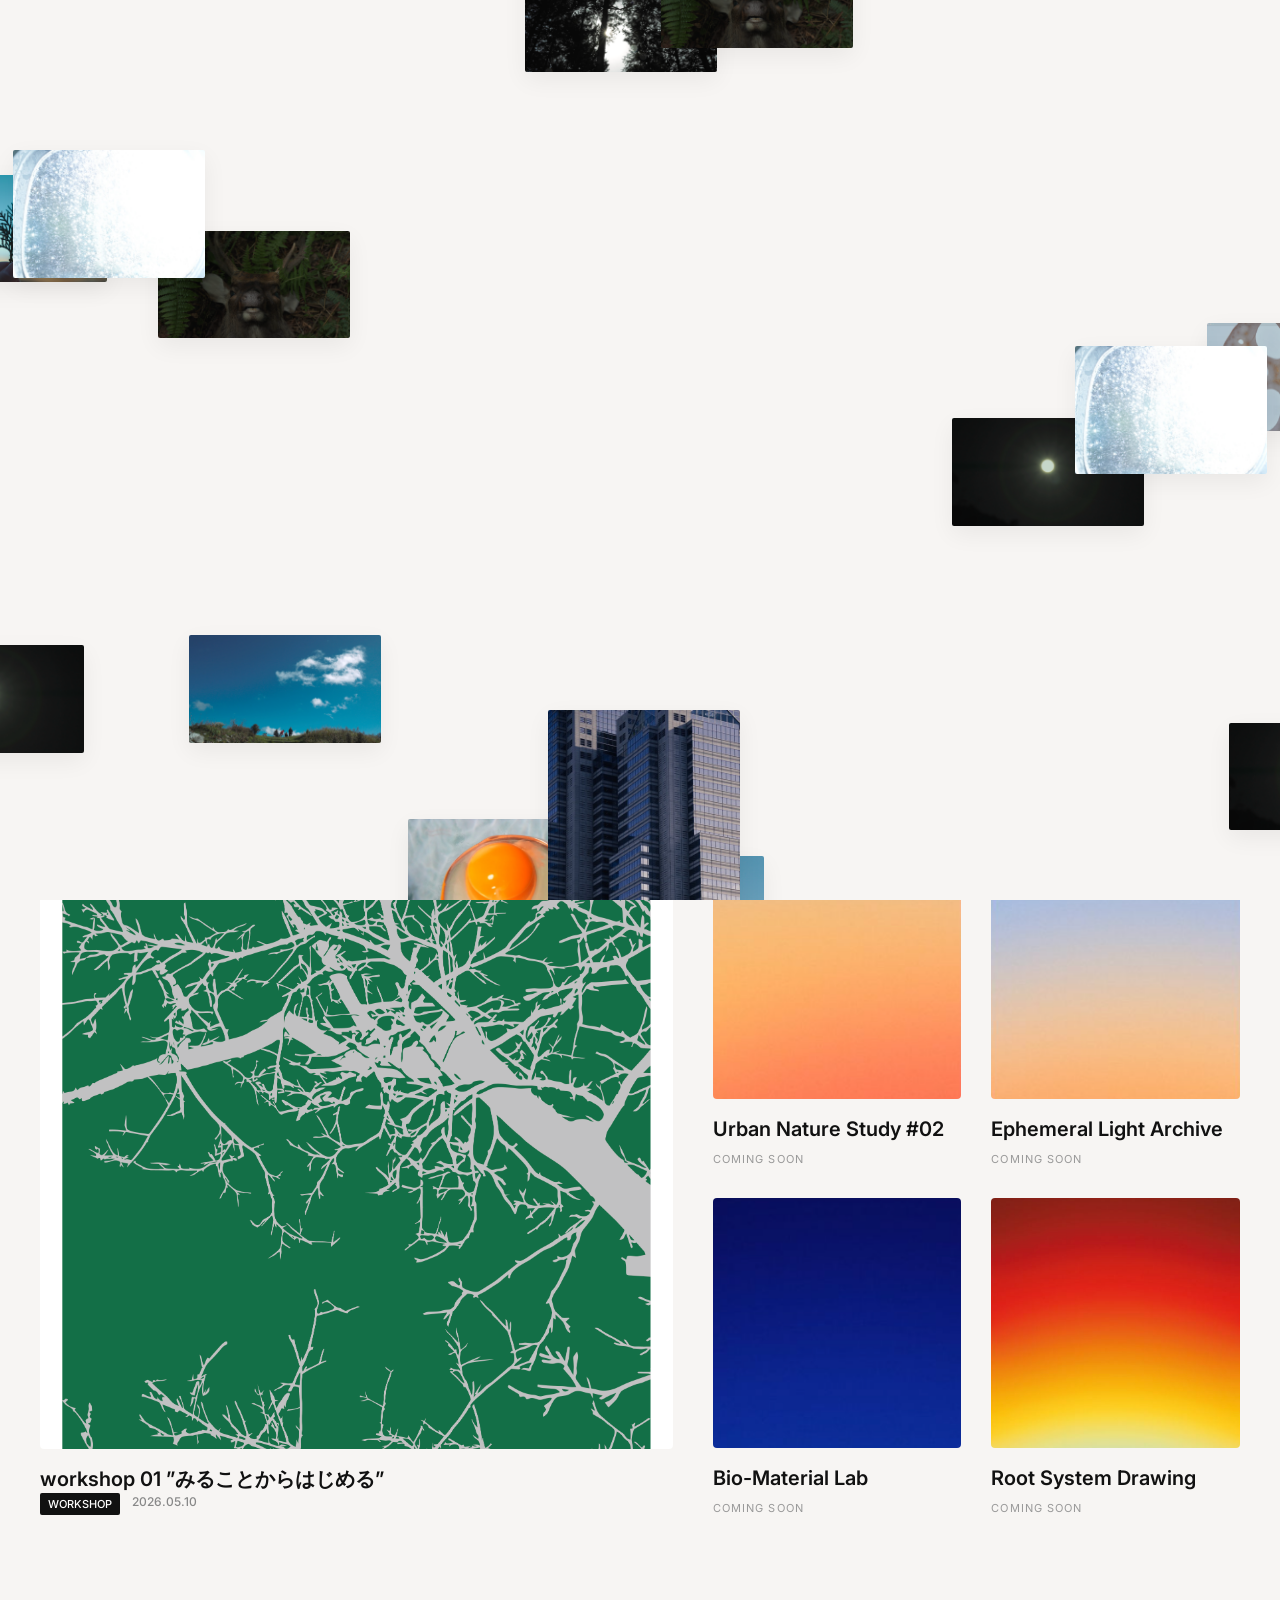
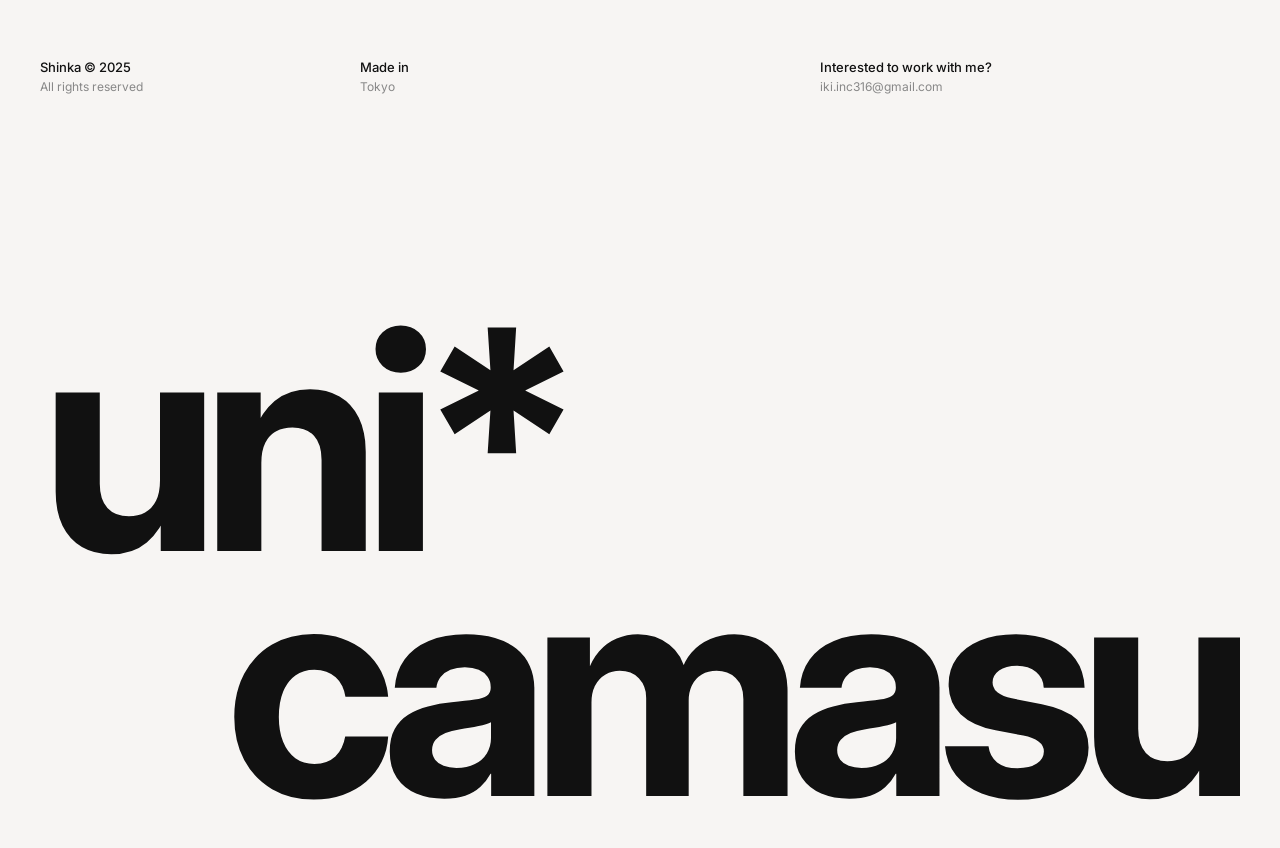
==== commit 698785b3: "Fix workshop image link by encoding space in URL" ====
--- a/index.html
+++ b/index.html
@@ -80,7 +80,7 @@
                     <!-- Featured Left (Large) -->
                     <div class="featured-left">
                         <a href="event-detail.html" class="event-card">
-                            <img src="images/改shinka poster-25.png" alt="Featured Project" class="event-image">
+                            <img src="images/改shinka%20poster-25.png" alt="Featured Project" class="event-image">
                             <div class="event-content">
                                 <h4 class="event-title">workshop 01 ”みることからはじめる”</h4>
                                 <div class="event-meta text-muted mt-2">
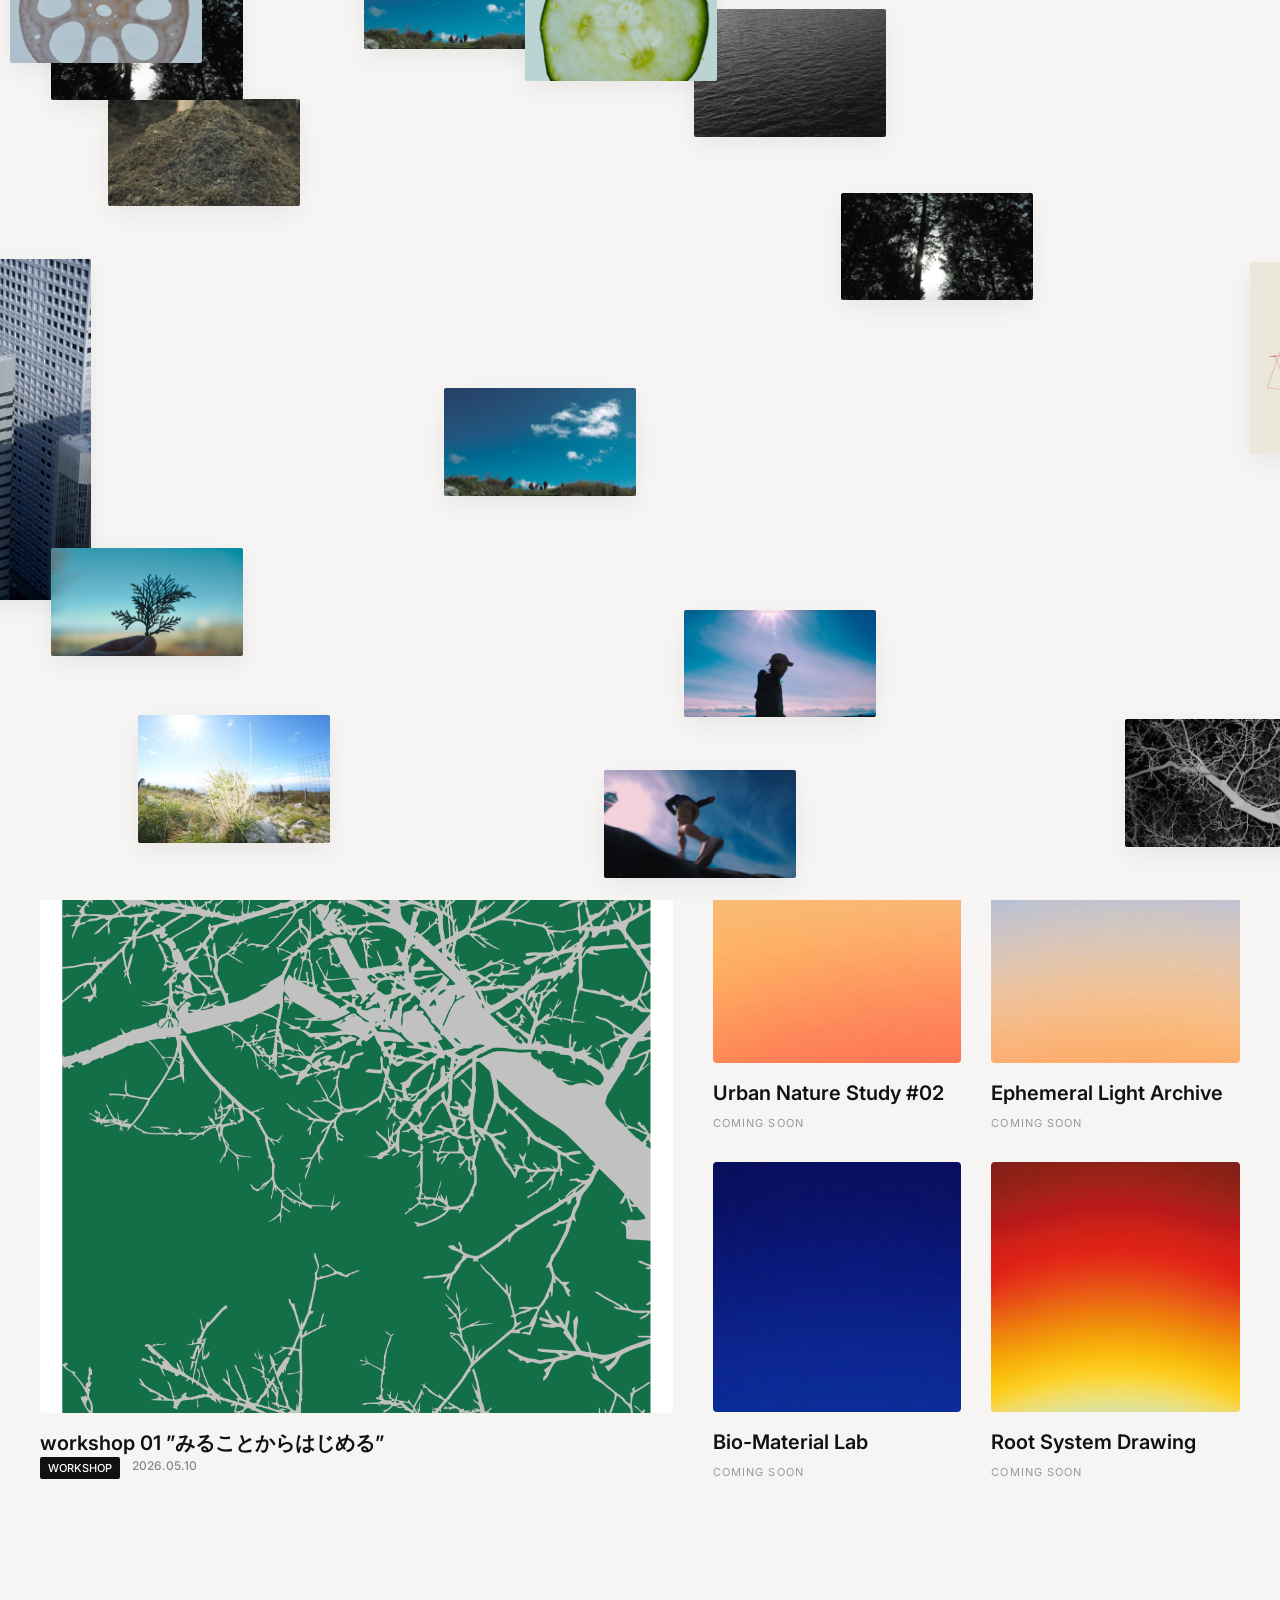
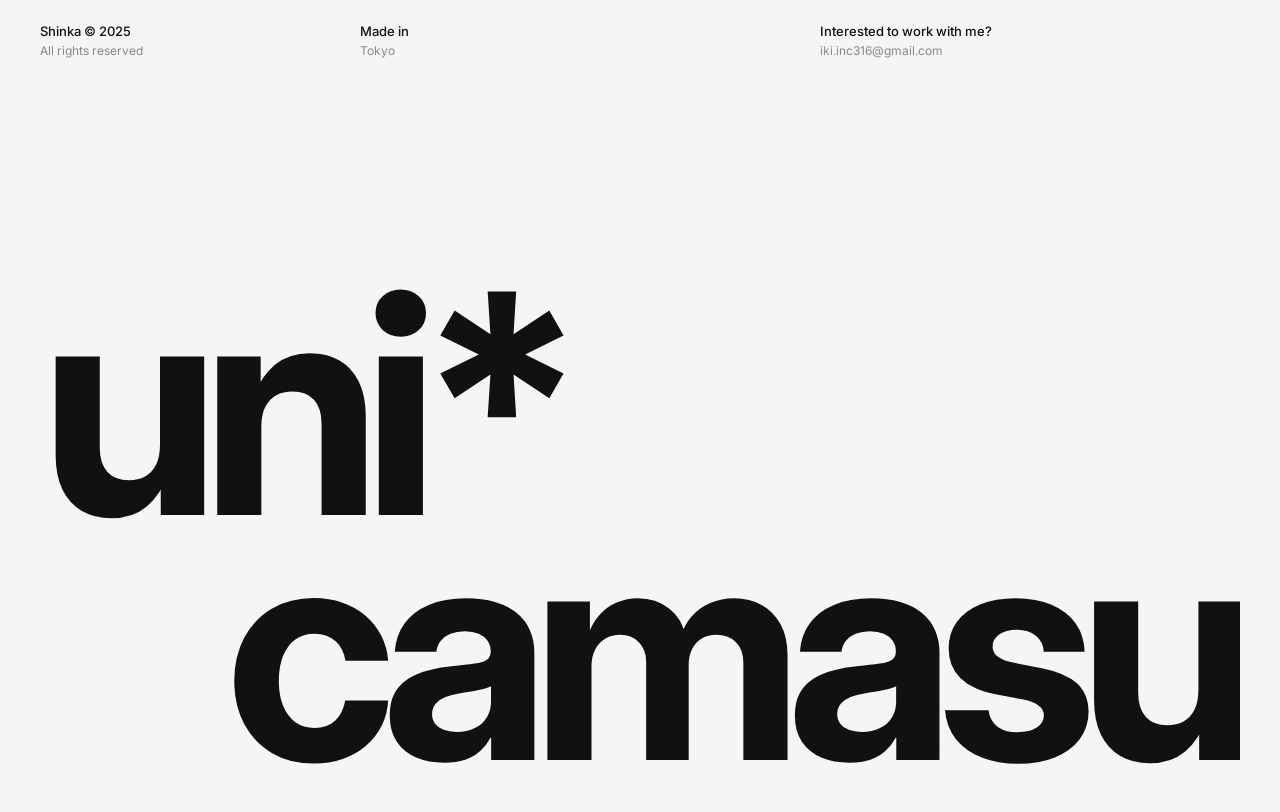
==== commit 18b049b5: "Sync intro text in index.html with projects.html" ====
--- a/index.html
+++ b/index.html
@@ -64,12 +64,11 @@
                 </div>
                 <div class="col-right">
                     <p class="intro-text text-muted">
-                        あるところから、探す<br><br>
+                        あるところから、さがす<br><br>
                         あたりまえに通り過ぎていたもの<br>
-                        手が動くことの不思議さ、何かを見ることができる喜び、それらを感じること<br>
-                        私たちは、見えていなかったものと出会いなおす場を作っていきます<br>
-                        ワークショップを通じて、発見と驚きを取り戻し、<br>
-                        プロジェクトを通して作る力を誰かのために使ってみる
+                        手が動くことの不思議さ、何かを見ることができる喜び、それらを感じられること<br>
+                        私たちは、今まで見過ごしていたものと出会いなおす機会を作っていきます<br>
+                        <br>
                     </p>
                 </div>
             </section>
